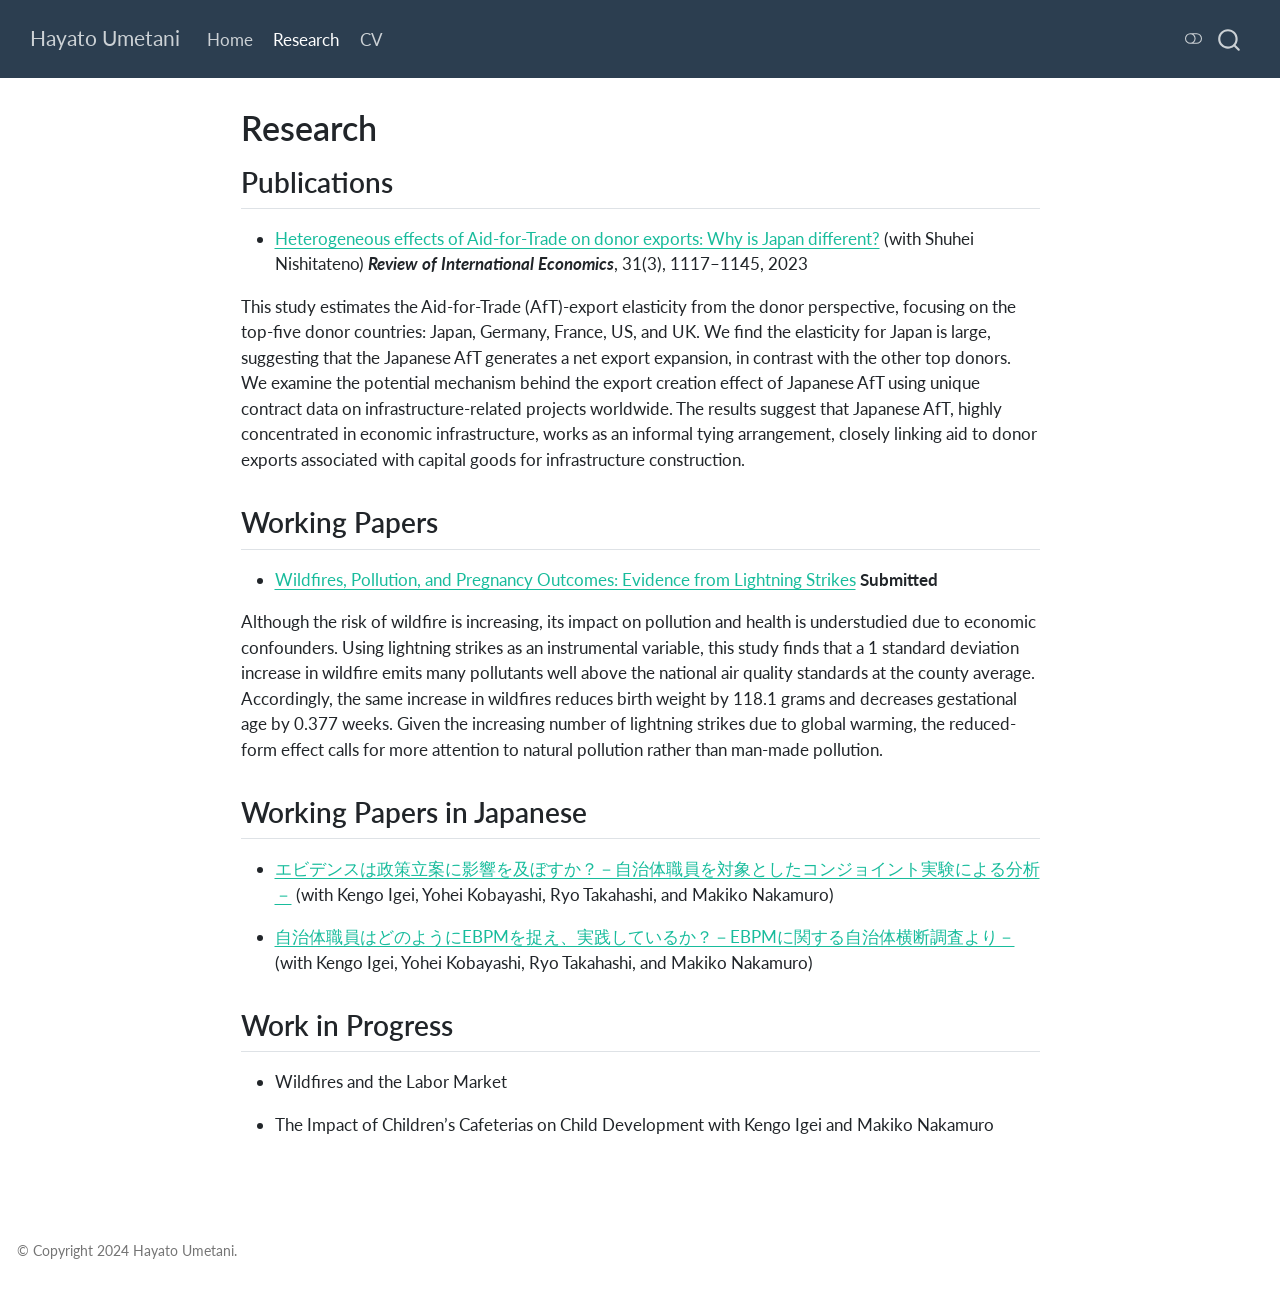
==== docs/research.html @ 618506d5 "update" ====
<!DOCTYPE html>
<html xmlns="http://www.w3.org/1999/xhtml" lang="en" xml:lang="en"><head>

<meta charset="utf-8">
<meta name="generator" content="quarto-1.8.27">

<meta name="viewport" content="width=device-width, initial-scale=1.0, user-scalable=yes">


<title>Research – Hayato Umetani</title>
<style>
code{white-space: pre-wrap;}
span.smallcaps{font-variant: small-caps;}
div.columns{display: flex; gap: min(4vw, 1.5em);}
div.column{flex: auto; overflow-x: auto;}
div.hanging-indent{margin-left: 1.5em; text-indent: -1.5em;}
ul.task-list{list-style: none;}
ul.task-list li input[type="checkbox"] {
  width: 0.8em;
  margin: 0 0.8em 0.2em -1em; /* quarto-specific, see https://github.com/quarto-dev/quarto-cli/issues/4556 */ 
  vertical-align: middle;
}
</style>


<script src="site_libs/quarto-nav/quarto-nav.js"></script>
<script src="site_libs/quarto-nav/headroom.min.js"></script>
<script src="site_libs/clipboard/clipboard.min.js"></script>
<script src="site_libs/quarto-search/autocomplete.umd.js"></script>
<script src="site_libs/quarto-search/fuse.min.js"></script>
<script src="site_libs/quarto-search/quarto-search.js"></script>
<meta name="quarto:offset" content="./">
<script src="site_libs/quarto-html/quarto.js" type="module"></script>
<script src="site_libs/quarto-html/tabsets/tabsets.js" type="module"></script>
<script src="site_libs/quarto-html/axe/axe-check.js" type="module"></script>
<script src="site_libs/quarto-html/popper.min.js"></script>
<script src="site_libs/quarto-html/tippy.umd.min.js"></script>
<script src="site_libs/quarto-html/anchor.min.js"></script>
<link href="site_libs/quarto-html/tippy.css" rel="stylesheet">
<link href="site_libs/quarto-html/quarto-syntax-highlighting-ed96de9b727972fe78a7b5d16c58bf87.css" rel="stylesheet" class="quarto-color-scheme" id="quarto-text-highlighting-styles">
<link href="site_libs/quarto-html/quarto-syntax-highlighting-dark-4d9afe2b8d18ee9fa5d0d57b5ed4214d.css" rel="stylesheet" class="quarto-color-scheme quarto-color-alternate" id="quarto-text-highlighting-styles">
<link href="site_libs/quarto-html/quarto-syntax-highlighting-ed96de9b727972fe78a7b5d16c58bf87.css" rel="stylesheet" class="quarto-color-scheme-extra" id="quarto-text-highlighting-styles">
<script src="site_libs/bootstrap/bootstrap.min.js"></script>
<link href="site_libs/bootstrap/bootstrap-icons.css" rel="stylesheet">
<link href="site_libs/bootstrap/bootstrap-f93c2b1f3f0577f377aefa4848a86a36.min.css" rel="stylesheet" append-hash="true" class="quarto-color-scheme" id="quarto-bootstrap" data-mode="light">
<link href="site_libs/bootstrap/bootstrap-dark-0d4a9d19931feb4fee1ddab4b2489000.min.css" rel="stylesheet" append-hash="true" class="quarto-color-scheme quarto-color-alternate" id="quarto-bootstrap" data-mode="dark">
<link href="site_libs/bootstrap/bootstrap-f93c2b1f3f0577f377aefa4848a86a36.min.css" rel="stylesheet" append-hash="true" class="quarto-color-scheme-extra" id="quarto-bootstrap" data-mode="light">
<script id="quarto-search-options" type="application/json">{
  "location": "navbar",
  "copy-button": false,
  "collapse-after": 3,
  "panel-placement": "end",
  "type": "overlay",
  "limit": 50,
  "keyboard-shortcut": [
    "f",
    "/",
    "s"
  ],
  "show-item-context": false,
  "language": {
    "search-no-results-text": "No results",
    "search-matching-documents-text": "matching documents",
    "search-copy-link-title": "Copy link to search",
    "search-hide-matches-text": "Hide additional matches",
    "search-more-match-text": "more match in this document",
    "search-more-matches-text": "more matches in this document",
    "search-clear-button-title": "Clear",
    "search-text-placeholder": "",
    "search-detached-cancel-button-title": "Cancel",
    "search-submit-button-title": "Submit",
    "search-label": "Search"
  }
}</script>


<link rel="stylesheet" href="styles.css">
</head>

<body class="nav-fixed fullcontent quarto-light"><script id="quarto-html-before-body" type="application/javascript">
    const toggleBodyColorMode = (bsSheetEl) => {
      const mode = bsSheetEl.getAttribute("data-mode");
      const bodyEl = window.document.querySelector("body");
      if (mode === "dark") {
        bodyEl.classList.add("quarto-dark");
        bodyEl.classList.remove("quarto-light");
      } else {
        bodyEl.classList.add("quarto-light");
        bodyEl.classList.remove("quarto-dark");
      }
    }
    const toggleBodyColorPrimary = () => {
      const bsSheetEl = window.document.querySelector("link#quarto-bootstrap:not([rel=disabled-stylesheet])");
      if (bsSheetEl) {
        toggleBodyColorMode(bsSheetEl);
      }
    }
    const setColorSchemeToggle = (alternate) => {
      const toggles = window.document.querySelectorAll('.quarto-color-scheme-toggle');
      for (let i=0; i < toggles.length; i++) {
        const toggle = toggles[i];
        if (toggle) {
          if (alternate) {
            toggle.classList.add("alternate");
          } else {
            toggle.classList.remove("alternate");
          }
        }
      }
    };
    const toggleColorMode = (alternate) => {
      // Switch the stylesheets
      const primaryStylesheets = window.document.querySelectorAll('link.quarto-color-scheme:not(.quarto-color-alternate)');
      const alternateStylesheets = window.document.querySelectorAll('link.quarto-color-scheme.quarto-color-alternate');
      manageTransitions('#quarto-margin-sidebar .nav-link', false);
      if (alternate) {
        // note: dark is layered on light, we don't disable primary!
        enableStylesheet(alternateStylesheets);
        for (const sheetNode of alternateStylesheets) {
          if (sheetNode.id === "quarto-bootstrap") {
            toggleBodyColorMode(sheetNode);
          }
        }
      } else {
        disableStylesheet(alternateStylesheets);
        enableStylesheet(primaryStylesheets)
        toggleBodyColorPrimary();
      }
      manageTransitions('#quarto-margin-sidebar .nav-link', true);
      // Switch the toggles
      setColorSchemeToggle(alternate)
      // Hack to workaround the fact that safari doesn't
      // properly recolor the scrollbar when toggling (#1455)
      if (navigator.userAgent.indexOf('Safari') > 0 && navigator.userAgent.indexOf('Chrome') == -1) {
        manageTransitions("body", false);
        window.scrollTo(0, 1);
        setTimeout(() => {
          window.scrollTo(0, 0);
          manageTransitions("body", true);
        }, 40);
      }
    }
    const disableStylesheet = (stylesheets) => {
      for (let i=0; i < stylesheets.length; i++) {
        const stylesheet = stylesheets[i];
        stylesheet.rel = 'disabled-stylesheet';
      }
    }
    const enableStylesheet = (stylesheets) => {
      for (let i=0; i < stylesheets.length; i++) {
        const stylesheet = stylesheets[i];
        if(stylesheet.rel !== 'stylesheet') { // for Chrome, which will still FOUC without this check
          stylesheet.rel = 'stylesheet';
        }
      }
    }
    const manageTransitions = (selector, allowTransitions) => {
      const els = window.document.querySelectorAll(selector);
      for (let i=0; i < els.length; i++) {
        const el = els[i];
        if (allowTransitions) {
          el.classList.remove('notransition');
        } else {
          el.classList.add('notransition');
        }
      }
    }
    const isFileUrl = () => {
      return window.location.protocol === 'file:';
    }
    const hasAlternateSentinel = () => {
      let styleSentinel = getColorSchemeSentinel();
      if (styleSentinel !== null) {
        return styleSentinel === "alternate";
      } else {
        return false;
      }
    }
    const setStyleSentinel = (alternate) => {
      const value = alternate ? "alternate" : "default";
      if (!isFileUrl()) {
        window.localStorage.setItem("quarto-color-scheme", value);
      } else {
        localAlternateSentinel = value;
      }
    }
    const getColorSchemeSentinel = () => {
      if (!isFileUrl()) {
        const storageValue = window.localStorage.getItem("quarto-color-scheme");
        return storageValue != null ? storageValue : localAlternateSentinel;
      } else {
        return localAlternateSentinel;
      }
    }
    const toggleGiscusIfUsed = (isAlternate, darkModeDefault) => {
      const baseTheme = document.querySelector('#giscus-base-theme')?.value ?? 'light';
      const alternateTheme = document.querySelector('#giscus-alt-theme')?.value ?? 'dark';
      let newTheme = '';
      if(authorPrefersDark) {
        newTheme = isAlternate ? baseTheme : alternateTheme;
      } else {
        newTheme = isAlternate ? alternateTheme : baseTheme;
      }
      const changeGiscusTheme = () => {
        // From: https://github.com/giscus/giscus/issues/336
        const sendMessage = (message) => {
          const iframe = document.querySelector('iframe.giscus-frame');
          if (!iframe) return;
          iframe.contentWindow.postMessage({ giscus: message }, 'https://giscus.app');
        }
        sendMessage({
          setConfig: {
            theme: newTheme
          }
        });
      }
      const isGiscussLoaded = window.document.querySelector('iframe.giscus-frame') !== null;
      if (isGiscussLoaded) {
        changeGiscusTheme();
      }
    };
    const authorPrefersDark = false;
    const darkModeDefault = authorPrefersDark;
      document.querySelector('link#quarto-text-highlighting-styles.quarto-color-scheme-extra').rel = 'disabled-stylesheet';
      document.querySelector('link#quarto-bootstrap.quarto-color-scheme-extra').rel = 'disabled-stylesheet';
    let localAlternateSentinel = darkModeDefault ? 'alternate' : 'default';
    // Dark / light mode switch
    window.quartoToggleColorScheme = () => {
      // Read the current dark / light value
      let toAlternate = !hasAlternateSentinel();
      toggleColorMode(toAlternate);
      setStyleSentinel(toAlternate);
      toggleGiscusIfUsed(toAlternate, darkModeDefault);
      window.dispatchEvent(new Event('resize'));
    };
    // Switch to dark mode if need be
    if (hasAlternateSentinel()) {
      toggleColorMode(true);
    } else {
      toggleColorMode(false);
    }
  </script>

<div id="quarto-search-results"></div>
  <header id="quarto-header" class="headroom fixed-top">
    <nav class="navbar navbar-expand-lg " data-bs-theme="dark">
      <div class="navbar-container container-fluid">
      <div class="navbar-brand-container mx-auto">
    <a class="navbar-brand" href="./index.html">
    <span class="navbar-title">Hayato Umetani</span>
    </a>
  </div>
            <div id="quarto-search" class="" title="Search"></div>
          <button class="navbar-toggler" type="button" data-bs-toggle="collapse" data-bs-target="#navbarCollapse" aria-controls="navbarCollapse" role="menu" aria-expanded="false" aria-label="Toggle navigation" onclick="if (window.quartoToggleHeadroom) { window.quartoToggleHeadroom(); }">
  <span class="navbar-toggler-icon"></span>
</button>
          <div class="collapse navbar-collapse" id="navbarCollapse">
            <ul class="navbar-nav navbar-nav-scroll me-auto">
  <li class="nav-item">
    <a class="nav-link" href="./index.html"> 
<span class="menu-text">Home</span></a>
  </li>  
  <li class="nav-item">
    <a class="nav-link active" href="./research.html" aria-current="page"> 
<span class="menu-text">Research</span></a>
  </li>  
  <li class="nav-item">
    <a class="nav-link" href="./vitae.html"> 
<span class="menu-text">CV</span></a>
  </li>  
</ul>
          </div> <!-- /navcollapse -->
            <div class="quarto-navbar-tools">
  <a href="" class="quarto-color-scheme-toggle quarto-navigation-tool  px-1" onclick="window.quartoToggleColorScheme(); return false;" title="Toggle dark mode"><i class="bi"></i></a>
</div>
      </div> <!-- /container-fluid -->
    </nav>
</header>
<!-- content -->
<div id="quarto-content" class="quarto-container page-columns page-rows-contents page-layout-article page-navbar">
<!-- sidebar -->
<!-- margin-sidebar -->
    
<!-- main -->
<main class="content" id="quarto-document-content">


<header id="title-block-header" class="quarto-title-block default">
<div class="quarto-title">
<h1 class="title">Research</h1>
</div>



<div class="quarto-title-meta">

    
  
    
  </div>
  


</header>


<section id="publications" class="level2">
<h2 class="anchored" data-anchor-id="publications">Publications</h2>
<ul>
<li><a href="https://doi.org/10.1111/roie.12656">Heterogeneous effects of Aid-for-Trade on donor exports: Why is Japan different?</a> (with Shuhei Nishitateno) <strong><em>Review of International Economics</em></strong>, 31(3), 1117–1145, 2023</li>
</ul>
<p>This study estimates the Aid-for-Trade (AfT)-export elasticity from the donor perspective, focusing on the top-five donor countries: Japan, Germany, France, US, and UK. We find the elasticity for Japan is large, suggesting that the Japanese AfT generates a net export expansion, in contrast with the other top donors. We examine the potential mechanism behind the export creation effect of Japanese AfT using unique contract data on infrastructure-related projects worldwide. The results suggest that Japanese AfT, highly concentrated in economic infrastructure, works as an informal tying arrangement, closely linking aid to donor exports associated with capital goods for infrastructure construction.</p>
</section>
<section id="working-papers" class="level2">
<h2 class="anchored" data-anchor-id="working-papers">Working Papers</h2>
<ul>
<li><a href="https://ume-hayato.github.io/cv/wp/draft_wildfires.pdf">Wildfires, Pollution, and Pregnancy Outcomes: Evidence from Lightning Strikes</a> <strong>Submitted</strong></li>
</ul>
<p>Although the risk of wildfire is increasing, its impact on pollution and health is understudied due to economic confounders. Using lightning strikes as an instrumental variable, this study finds that a 1 standard deviation increase in wildfire emits many pollutants well above the national air quality standards at the county average. Accordingly, the same increase in wildfires reduces birth weight by 118.1 grams and decreases gestational age by 0.377 weeks. Given the increasing number of lightning strikes due to global warming, the reduced-form effect calls for more attention to natural pollution rather than man-made pollution.</p>
</section>
<section id="working-papers-in-japanese" class="level2">
<h2 class="anchored" data-anchor-id="working-papers-in-japanese">Working Papers in Japanese</h2>
<ul>
<li><p><a href="https://www.rieti.go.jp/jp/publications/dp/25j033.pdf">エビデンスは政策立案に影響を及ぼすか？－自治体職員を対象としたコンジョイント実験による分析－</a> (with Kengo Igei, Yohei Kobayashi, Ryo Takahashi, and Makiko Nakamuro)</p></li>
<li><p><a href="https://www.rieti.go.jp/jp/publications/dp/25j033.pdf">自治体職員はどのようにEBPMを捉え、実践しているか？－EBPMに関する自治体横断調査より－</a> (with Kengo Igei, Yohei Kobayashi, Ryo Takahashi, and Makiko Nakamuro)</p></li>
</ul>
</section>
<section id="work-in-progress" class="level2">
<h2 class="anchored" data-anchor-id="work-in-progress">Work in Progress</h2>
<ul>
<li><p>Wildfires and the Labor Market</p></li>
<li><p>The Impact of Children’s Cafeterias on Child Development with Kengo Igei and Makiko Nakamuro</p></li>
</ul>


</section>

</main> <!-- /main -->
<script id="quarto-html-after-body" type="application/javascript">
  window.document.addEventListener("DOMContentLoaded", function (event) {
    // Ensure there is a toggle, if there isn't float one in the top right
    if (window.document.querySelector('.quarto-color-scheme-toggle') === null) {
      const a = window.document.createElement('a');
      a.classList.add('top-right');
      a.classList.add('quarto-color-scheme-toggle');
      a.href = "";
      a.onclick = function() { try { window.quartoToggleColorScheme(); } catch {} return false; };
      const i = window.document.createElement("i");
      i.classList.add('bi');
      a.appendChild(i);
      window.document.body.appendChild(a);
    }
    setColorSchemeToggle(hasAlternateSentinel())
    const icon = "";
    const anchorJS = new window.AnchorJS();
    anchorJS.options = {
      placement: 'right',
      icon: icon
    };
    anchorJS.add('.anchored');
    const isCodeAnnotation = (el) => {
      for (const clz of el.classList) {
        if (clz.startsWith('code-annotation-')) {                     
          return true;
        }
      }
      return false;
    }
    const onCopySuccess = function(e) {
      // button target
      const button = e.trigger;
      // don't keep focus
      button.blur();
      // flash "checked"
      button.classList.add('code-copy-button-checked');
      var currentTitle = button.getAttribute("title");
      button.setAttribute("title", "Copied!");
      let tooltip;
      if (window.bootstrap) {
        button.setAttribute("data-bs-toggle", "tooltip");
        button.setAttribute("data-bs-placement", "left");
        button.setAttribute("data-bs-title", "Copied!");
        tooltip = new bootstrap.Tooltip(button, 
          { trigger: "manual", 
            customClass: "code-copy-button-tooltip",
            offset: [0, -8]});
        tooltip.show();    
      }
      setTimeout(function() {
        if (tooltip) {
          tooltip.hide();
          button.removeAttribute("data-bs-title");
          button.removeAttribute("data-bs-toggle");
          button.removeAttribute("data-bs-placement");
        }
        button.setAttribute("title", currentTitle);
        button.classList.remove('code-copy-button-checked');
      }, 1000);
      // clear code selection
      e.clearSelection();
    }
    const getTextToCopy = function(trigger) {
      const outerScaffold = trigger.parentElement.cloneNode(true);
      const codeEl = outerScaffold.querySelector('code');
      for (const childEl of codeEl.children) {
        if (isCodeAnnotation(childEl)) {
          childEl.remove();
        }
      }
      return codeEl.innerText;
    }
    const clipboard = new window.ClipboardJS('.code-copy-button:not([data-in-quarto-modal])', {
      text: getTextToCopy
    });
    clipboard.on('success', onCopySuccess);
    if (window.document.getElementById('quarto-embedded-source-code-modal')) {
      const clipboardModal = new window.ClipboardJS('.code-copy-button[data-in-quarto-modal]', {
        text: getTextToCopy,
        container: window.document.getElementById('quarto-embedded-source-code-modal')
      });
      clipboardModal.on('success', onCopySuccess);
    }
      var localhostRegex = new RegExp(/^(?:http|https):\/\/localhost\:?[0-9]*\//);
      var mailtoRegex = new RegExp(/^mailto:/);
        var filterRegex = new RegExp('/' + window.location.host + '/');
      var isInternal = (href) => {
          return filterRegex.test(href) || localhostRegex.test(href) || mailtoRegex.test(href);
      }
      // Inspect non-navigation links and adorn them if external
     var links = window.document.querySelectorAll('a[href]:not(.nav-link):not(.navbar-brand):not(.toc-action):not(.sidebar-link):not(.sidebar-item-toggle):not(.pagination-link):not(.no-external):not([aria-hidden]):not(.dropdown-item):not(.quarto-navigation-tool):not(.about-link)');
      for (var i=0; i<links.length; i++) {
        const link = links[i];
        if (!isInternal(link.href)) {
          // undo the damage that might have been done by quarto-nav.js in the case of
          // links that we want to consider external
          if (link.dataset.originalHref !== undefined) {
            link.href = link.dataset.originalHref;
          }
        }
      }
    function tippyHover(el, contentFn, onTriggerFn, onUntriggerFn) {
      const config = {
        allowHTML: true,
        maxWidth: 500,
        delay: 100,
        arrow: false,
        appendTo: function(el) {
            return el.parentElement;
        },
        interactive: true,
        interactiveBorder: 10,
        theme: 'quarto',
        placement: 'bottom-start',
      };
      if (contentFn) {
        config.content = contentFn;
      }
      if (onTriggerFn) {
        config.onTrigger = onTriggerFn;
      }
      if (onUntriggerFn) {
        config.onUntrigger = onUntriggerFn;
      }
      window.tippy(el, config); 
    }
    const noterefs = window.document.querySelectorAll('a[role="doc-noteref"]');
    for (var i=0; i<noterefs.length; i++) {
      const ref = noterefs[i];
      tippyHover(ref, function() {
        // use id or data attribute instead here
        let href = ref.getAttribute('data-footnote-href') || ref.getAttribute('href');
        try { href = new URL(href).hash; } catch {}
        const id = href.replace(/^#\/?/, "");
        const note = window.document.getElementById(id);
        if (note) {
          return note.innerHTML;
        } else {
          return "";
        }
      });
    }
    const xrefs = window.document.querySelectorAll('a.quarto-xref');
    const processXRef = (id, note) => {
      // Strip column container classes
      const stripColumnClz = (el) => {
        el.classList.remove("page-full", "page-columns");
        if (el.children) {
          for (const child of el.children) {
            stripColumnClz(child);
          }
        }
      }
      stripColumnClz(note)
      if (id === null || id.startsWith('sec-')) {
        // Special case sections, only their first couple elements
        const container = document.createElement("div");
        if (note.children && note.children.length > 2) {
          container.appendChild(note.children[0].cloneNode(true));
          for (let i = 1; i < note.children.length; i++) {
            const child = note.children[i];
            if (child.tagName === "P" && child.innerText === "") {
              continue;
            } else {
              container.appendChild(child.cloneNode(true));
              break;
            }
          }
          if (window.Quarto?.typesetMath) {
            window.Quarto.typesetMath(container);
          }
          return container.innerHTML
        } else {
          if (window.Quarto?.typesetMath) {
            window.Quarto.typesetMath(note);
          }
          return note.innerHTML;
        }
      } else {
        // Remove any anchor links if they are present
        const anchorLink = note.querySelector('a.anchorjs-link');
        if (anchorLink) {
          anchorLink.remove();
        }
        if (window.Quarto?.typesetMath) {
          window.Quarto.typesetMath(note);
        }
        if (note.classList.contains("callout")) {
          return note.outerHTML;
        } else {
          return note.innerHTML;
        }
      }
    }
    for (var i=0; i<xrefs.length; i++) {
      const xref = xrefs[i];
      tippyHover(xref, undefined, function(instance) {
        instance.disable();
        let url = xref.getAttribute('href');
        let hash = undefined; 
        if (url.startsWith('#')) {
          hash = url;
        } else {
          try { hash = new URL(url).hash; } catch {}
        }
        if (hash) {
          const id = hash.replace(/^#\/?/, "");
          const note = window.document.getElementById(id);
          if (note !== null) {
            try {
              const html = processXRef(id, note.cloneNode(true));
              instance.setContent(html);
            } finally {
              instance.enable();
              instance.show();
            }
          } else {
            // See if we can fetch this
            fetch(url.split('#')[0])
            .then(res => res.text())
            .then(html => {
              const parser = new DOMParser();
              const htmlDoc = parser.parseFromString(html, "text/html");
              const note = htmlDoc.getElementById(id);
              if (note !== null) {
                const html = processXRef(id, note);
                instance.setContent(html);
              } 
            }).finally(() => {
              instance.enable();
              instance.show();
            });
          }
        } else {
          // See if we can fetch a full url (with no hash to target)
          // This is a special case and we should probably do some content thinning / targeting
          fetch(url)
          .then(res => res.text())
          .then(html => {
            const parser = new DOMParser();
            const htmlDoc = parser.parseFromString(html, "text/html");
            const note = htmlDoc.querySelector('main.content');
            if (note !== null) {
              // This should only happen for chapter cross references
              // (since there is no id in the URL)
              // remove the first header
              if (note.children.length > 0 && note.children[0].tagName === "HEADER") {
                note.children[0].remove();
              }
              const html = processXRef(null, note);
              instance.setContent(html);
            } 
          }).finally(() => {
            instance.enable();
            instance.show();
          });
        }
      }, function(instance) {
      });
    }
        let selectedAnnoteEl;
        const selectorForAnnotation = ( cell, annotation) => {
          let cellAttr = 'data-code-cell="' + cell + '"';
          let lineAttr = 'data-code-annotation="' +  annotation + '"';
          const selector = 'span[' + cellAttr + '][' + lineAttr + ']';
          return selector;
        }
        const selectCodeLines = (annoteEl) => {
          const doc = window.document;
          const targetCell = annoteEl.getAttribute("data-target-cell");
          const targetAnnotation = annoteEl.getAttribute("data-target-annotation");
          const annoteSpan = window.document.querySelector(selectorForAnnotation(targetCell, targetAnnotation));
          const lines = annoteSpan.getAttribute("data-code-lines").split(",");
          const lineIds = lines.map((line) => {
            return targetCell + "-" + line;
          })
          let top = null;
          let height = null;
          let parent = null;
          if (lineIds.length > 0) {
              //compute the position of the single el (top and bottom and make a div)
              const el = window.document.getElementById(lineIds[0]);
              top = el.offsetTop;
              height = el.offsetHeight;
              parent = el.parentElement.parentElement;
            if (lineIds.length > 1) {
              const lastEl = window.document.getElementById(lineIds[lineIds.length - 1]);
              const bottom = lastEl.offsetTop + lastEl.offsetHeight;
              height = bottom - top;
            }
            if (top !== null && height !== null && parent !== null) {
              // cook up a div (if necessary) and position it 
              let div = window.document.getElementById("code-annotation-line-highlight");
              if (div === null) {
                div = window.document.createElement("div");
                div.setAttribute("id", "code-annotation-line-highlight");
                div.style.position = 'absolute';
                parent.appendChild(div);
              }
              div.style.top = top - 2 + "px";
              div.style.height = height + 4 + "px";
              div.style.left = 0;
              let gutterDiv = window.document.getElementById("code-annotation-line-highlight-gutter");
              if (gutterDiv === null) {
                gutterDiv = window.document.createElement("div");
                gutterDiv.setAttribute("id", "code-annotation-line-highlight-gutter");
                gutterDiv.style.position = 'absolute';
                const codeCell = window.document.getElementById(targetCell);
                const gutter = codeCell.querySelector('.code-annotation-gutter');
                gutter.appendChild(gutterDiv);
              }
              gutterDiv.style.top = top - 2 + "px";
              gutterDiv.style.height = height + 4 + "px";
            }
            selectedAnnoteEl = annoteEl;
          }
        };
        const unselectCodeLines = () => {
          const elementsIds = ["code-annotation-line-highlight", "code-annotation-line-highlight-gutter"];
          elementsIds.forEach((elId) => {
            const div = window.document.getElementById(elId);
            if (div) {
              div.remove();
            }
          });
          selectedAnnoteEl = undefined;
        };
          // Handle positioning of the toggle
      window.addEventListener(
        "resize",
        throttle(() => {
          elRect = undefined;
          if (selectedAnnoteEl) {
            selectCodeLines(selectedAnnoteEl);
          }
        }, 10)
      );
      function throttle(fn, ms) {
      let throttle = false;
      let timer;
        return (...args) => {
          if(!throttle) { // first call gets through
              fn.apply(this, args);
              throttle = true;
          } else { // all the others get throttled
              if(timer) clearTimeout(timer); // cancel #2
              timer = setTimeout(() => {
                fn.apply(this, args);
                timer = throttle = false;
              }, ms);
          }
        };
      }
        // Attach click handler to the DT
        const annoteDls = window.document.querySelectorAll('dt[data-target-cell]');
        for (const annoteDlNode of annoteDls) {
          annoteDlNode.addEventListener('click', (event) => {
            const clickedEl = event.target;
            if (clickedEl !== selectedAnnoteEl) {
              unselectCodeLines();
              const activeEl = window.document.querySelector('dt[data-target-cell].code-annotation-active');
              if (activeEl) {
                activeEl.classList.remove('code-annotation-active');
              }
              selectCodeLines(clickedEl);
              clickedEl.classList.add('code-annotation-active');
            } else {
              // Unselect the line
              unselectCodeLines();
              clickedEl.classList.remove('code-annotation-active');
            }
          });
        }
    const findCites = (el) => {
      const parentEl = el.parentElement;
      if (parentEl) {
        const cites = parentEl.dataset.cites;
        if (cites) {
          return {
            el,
            cites: cites.split(' ')
          };
        } else {
          return findCites(el.parentElement)
        }
      } else {
        return undefined;
      }
    };
    var bibliorefs = window.document.querySelectorAll('a[role="doc-biblioref"]');
    for (var i=0; i<bibliorefs.length; i++) {
      const ref = bibliorefs[i];
      const citeInfo = findCites(ref);
      if (citeInfo) {
        tippyHover(citeInfo.el, function() {
          var popup = window.document.createElement('div');
          citeInfo.cites.forEach(function(cite) {
            var citeDiv = window.document.createElement('div');
            citeDiv.classList.add('hanging-indent');
            citeDiv.classList.add('csl-entry');
            var biblioDiv = window.document.getElementById('ref-' + cite);
            if (biblioDiv) {
              citeDiv.innerHTML = biblioDiv.innerHTML;
            }
            popup.appendChild(citeDiv);
          });
          return popup.innerHTML;
        });
      }
    }
  });
  </script>
</div> <!-- /content -->
<footer class="footer">
  <div class="nav-footer">
    <div class="nav-footer-left">
<p>© Copyright 2024 Hayato Umetani.</p>
</div>   
    <div class="nav-footer-center">
      &nbsp;
    </div>
    <div class="nav-footer-right">
      &nbsp;
    </div>
  </div>
</footer>




</body></html>
---- docs/site_libs/quarto-html/tippy.css ----
.tippy-box[data-animation=fade][data-state=hidden]{opacity:0}[data-tippy-root]{max-width:calc(100vw - 10px)}.tippy-box{position:relative;background-color:#333;color:#fff;border-radius:4px;font-size:14px;line-height:1.4;white-space:normal;outline:0;transition-property:transform,visibility,opacity}.tippy-box[data-placement^=top]>.tippy-arrow{bottom:0}.tippy-box[data-placement^=top]>.tippy-arrow:before{bottom:-7px;left:0;border-width:8px 8px 0;border-top-color:initial;transform-origin:center top}.tippy-box[data-placement^=bottom]>.tippy-arrow{top:0}.tippy-box[data-placement^=bottom]>.tippy-arrow:before{top:-7px;left:0;border-width:0 8px 8px;border-bottom-color:initial;transform-origin:center bottom}.tippy-box[data-placement^=left]>.tippy-arrow{right:0}.tippy-box[data-placement^=left]>.tippy-arrow:before{border-width:8px 0 8px 8px;border-left-color:initial;right:-7px;transform-origin:center left}.tippy-box[data-placement^=right]>.tippy-arrow{left:0}.tippy-box[data-placement^=right]>.tippy-arrow:before{left:-7px;border-width:8px 8px 8px 0;border-right-color:initial;transform-origin:center right}.tippy-box[data-inertia][data-state=visible]{transition-timing-function:cubic-bezier(.54,1.5,.38,1.11)}.tippy-arrow{width:16px;height:16px;color:#333}.tippy-arrow:before{content:"";position:absolute;border-color:transparent;border-style:solid}.tippy-content{position:relative;padding:5px 9px;z-index:1}
---- docs/site_libs/quarto-html/quarto-syntax-highlighting-ed96de9b727972fe78a7b5d16c58bf87.css ----
/* quarto syntax highlight colors */
:root {
  --quarto-hl-ot-color: #003B4F;
  --quarto-hl-at-color: #657422;
  --quarto-hl-ss-color: #20794D;
  --quarto-hl-an-color: #5E5E5E;
  --quarto-hl-fu-color: #4758AB;
  --quarto-hl-st-color: #20794D;
  --quarto-hl-cf-color: #003B4F;
  --quarto-hl-op-color: #5E5E5E;
  --quarto-hl-er-color: #AD0000;
  --quarto-hl-bn-color: #AD0000;
  --quarto-hl-al-color: #AD0000;
  --quarto-hl-va-color: #111111;
  --quarto-hl-bu-color: inherit;
  --quarto-hl-ex-color: inherit;
  --quarto-hl-pp-color: #AD0000;
  --quarto-hl-in-color: #5E5E5E;
  --quarto-hl-vs-color: #20794D;
  --quarto-hl-wa-color: #5E5E5E;
  --quarto-hl-do-color: #5E5E5E;
  --quarto-hl-im-color: #00769E;
  --quarto-hl-ch-color: #20794D;
  --quarto-hl-dt-color: #AD0000;
  --quarto-hl-fl-color: #AD0000;
  --quarto-hl-co-color: #5E5E5E;
  --quarto-hl-cv-color: #5E5E5E;
  --quarto-hl-cn-color: #8f5902;
  --quarto-hl-sc-color: #5E5E5E;
  --quarto-hl-dv-color: #AD0000;
  --quarto-hl-kw-color: #003B4F;
}

/* other quarto variables */
:root {
  --quarto-font-monospace: SFMono-Regular, Menlo, Monaco, Consolas, "Liberation Mono", "Courier New", monospace;
}

/* syntax highlight based on Pandoc's rules */
pre > code.sourceCode > span {
  color: #003B4F;
}

code.sourceCode > span {
  color: #003B4F;
}

div.sourceCode,
div.sourceCode pre.sourceCode {
  color: #003B4F;
}

/* Normal */
code span {
  color: #003B4F;
}

/* Alert */
code span.al {
  color: #AD0000;
  font-style: inherit;
}

/* Annotation */
code span.an {
  color: #5E5E5E;
  font-style: inherit;
}

/* Attribute */
code span.at {
  color: #657422;
  font-style: inherit;
}

/* BaseN */
code span.bn {
  color: #AD0000;
  font-style: inherit;
}

/* BuiltIn */
code span.bu {
  font-style: inherit;
}

/* ControlFlow */
code span.cf {
  color: #003B4F;
  font-weight: bold;
  font-style: inherit;
}

/* Char */
code span.ch {
  color: #20794D;
  font-style: inherit;
}

/* Constant */
code span.cn {
  color: #8f5902;
  font-style: inherit;
}

/* Comment */
code span.co {
  color: #5E5E5E;
  font-style: inherit;
}

/* CommentVar */
code span.cv {
  color: #5E5E5E;
  font-style: italic;
}

/* Documentation */
code span.do {
  color: #5E5E5E;
  font-style: italic;
}

/* DataType */
code span.dt {
  color: #AD0000;
  font-style: inherit;
}

/* DecVal */
code span.dv {
  color: #AD0000;
  font-style: inherit;
}

/* Error */
code span.er {
  color: #AD0000;
  font-style: inherit;
}

/* Extension */
code span.ex {
  font-style: inherit;
}

/* Float */
code span.fl {
  color: #AD0000;
  font-style: inherit;
}

/* Function */
code span.fu {
  color: #4758AB;
  font-style: inherit;
}

/* Import */
code span.im {
  color: #00769E;
  font-style: inherit;
}

/* Information */
code span.in {
  color: #5E5E5E;
  font-style: inherit;
}

/* Keyword */
code span.kw {
  color: #003B4F;
  font-weight: bold;
  font-style: inherit;
}

/* Operator */
code span.op {
  color: #5E5E5E;
  font-style: inherit;
}

/* Other */
code span.ot {
  color: #003B4F;
  font-style: inherit;
}

/* Preprocessor */
code span.pp {
  color: #AD0000;
  font-style: inherit;
}

/* SpecialChar */
code span.sc {
  color: #5E5E5E;
  font-style: inherit;
}

/* SpecialString */
code span.ss {
  color: #20794D;
  font-style: inherit;
}

/* String */
code span.st {
  color: #20794D;
  font-style: inherit;
}

/* Variable */
code span.va {
  color: #111111;
  font-style: inherit;
}

/* VerbatimString */
code span.vs {
  color: #20794D;
  font-style: inherit;
}

/* Warning */
code span.wa {
  color: #5E5E5E;
  font-style: italic;
}

.prevent-inlining {
  content: "</";
}

/*# sourceMappingURL=0920dd6d7437995b8cdf7429764427b1.css.map */
---- docs/site_libs/quarto-html/quarto-syntax-highlighting-dark-4d9afe2b8d18ee9fa5d0d57b5ed4214d.css ----
/* quarto syntax highlight colors */
:root {
  --quarto-hl-al-color: #f07178;
  --quarto-hl-an-color: #d4d0ab;
  --quarto-hl-at-color: #00e0e0;
  --quarto-hl-bn-color: #d4d0ab;
  --quarto-hl-bu-color: #abe338;
  --quarto-hl-ch-color: #abe338;
  --quarto-hl-co-color: #f8f8f2;
  --quarto-hl-cv-color: #ffd700;
  --quarto-hl-cn-color: #ffd700;
  --quarto-hl-cf-color: #ffa07a;
  --quarto-hl-dt-color: #ffa07a;
  --quarto-hl-dv-color: #d4d0ab;
  --quarto-hl-do-color: #f8f8f2;
  --quarto-hl-er-color: #f07178;
  --quarto-hl-ex-color: #00e0e0;
  --quarto-hl-fl-color: #d4d0ab;
  --quarto-hl-fu-color: #ffa07a;
  --quarto-hl-im-color: #abe338;
  --quarto-hl-in-color: #d4d0ab;
  --quarto-hl-kw-color: #ffa07a;
  --quarto-hl-op-color: #ffa07a;
  --quarto-hl-ot-color: #00e0e0;
  --quarto-hl-pp-color: #dcc6e0;
  --quarto-hl-re-color: #00e0e0;
  --quarto-hl-sc-color: #abe338;
  --quarto-hl-ss-color: #abe338;
  --quarto-hl-st-color: #abe338;
  --quarto-hl-va-color: #00e0e0;
  --quarto-hl-vs-color: #abe338;
  --quarto-hl-wa-color: #dcc6e0;
}

/* other quarto variables */
:root {
  --quarto-font-monospace: SFMono-Regular, Menlo, Monaco, Consolas, "Liberation Mono", "Courier New", monospace;
}

/* syntax highlight based on Pandoc's rules */
pre > code.sourceCode > span {
  color: #f8f8f2;
}

code.sourceCode > span {
  color: #f8f8f2;
}

div.sourceCode,
div.sourceCode pre.sourceCode {
  color: #f8f8f2;
}

/* Normal */
code span {
  color: #f8f8f2;
}

/* Alert */
code span.al {
  color: #f07178;
}

/* Annotation */
code span.an {
  color: #d4d0ab;
}

/* Attribute */
code span.at {
  color: #00e0e0;
}

/* BaseN */
code span.bn {
  color: #d4d0ab;
}

/* BuiltIn */
code span.bu {
  color: #abe338;
}

/* ControlFlow */
code span.cf {
  font-weight: bold;
  color: #ffa07a;
}

/* Char */
code span.ch {
  color: #abe338;
}

/* Constant */
code span.cn {
  color: #ffd700;
}

/* Comment */
code span.co {
  font-style: italic;
  color: #f8f8f2;
}

/* CommentVar */
code span.cv {
  color: #ffd700;
}

/* Documentation */
code span.do {
  color: #f8f8f2;
}

/* DataType */
code span.dt {
  color: #ffa07a;
}

/* DecVal */
code span.dv {
  color: #d4d0ab;
}

/* Error */
code span.er {
  color: #f07178;
  text-decoration: underline;
}

/* Extension */
code span.ex {
  font-weight: bold;
  color: #00e0e0;
}

/* Float */
code span.fl {
  color: #d4d0ab;
}

/* Function */
code span.fu {
  color: #ffa07a;
}

/* Import */
code span.im {
  color: #abe338;
}

/* Information */
code span.in {
  color: #d4d0ab;
}

/* Keyword */
code span.kw {
  font-weight: bold;
  color: #ffa07a;
}

/* Operator */
code span.op {
  color: #ffa07a;
}

/* Other */
code span.ot {
  color: #00e0e0;
}

/* Preprocessor */
code span.pp {
  color: #dcc6e0;
}

/* RegionMarker */
code span.re {
  background-color: #f8f8f2;
  color: #00e0e0;
}

/* SpecialChar */
code span.sc {
  color: #abe338;
}

/* SpecialString */
code span.ss {
  color: #abe338;
}

/* String */
code span.st {
  color: #abe338;
}

/* Variable */
code span.va {
  color: #00e0e0;
}

/* VerbatimString */
code span.vs {
  color: #abe338;
}

/* Warning */
code span.wa {
  color: #dcc6e0;
}

.prevent-inlining {
  content: "</";
}

/*# sourceMappingURL=86edf53ecdff796acf02dbceed379426.css.map */
---- docs/site_libs/quarto-html/quarto-syntax-highlighting-ed96de9b727972fe78a7b5d16c58bf87.css ----
/* quarto syntax highlight colors */
:root {
  --quarto-hl-ot-color: #003B4F;
  --quarto-hl-at-color: #657422;
  --quarto-hl-ss-color: #20794D;
  --quarto-hl-an-color: #5E5E5E;
  --quarto-hl-fu-color: #4758AB;
  --quarto-hl-st-color: #20794D;
  --quarto-hl-cf-color: #003B4F;
  --quarto-hl-op-color: #5E5E5E;
  --quarto-hl-er-color: #AD0000;
  --quarto-hl-bn-color: #AD0000;
  --quarto-hl-al-color: #AD0000;
  --quarto-hl-va-color: #111111;
  --quarto-hl-bu-color: inherit;
  --quarto-hl-ex-color: inherit;
  --quarto-hl-pp-color: #AD0000;
  --quarto-hl-in-color: #5E5E5E;
  --quarto-hl-vs-color: #20794D;
  --quarto-hl-wa-color: #5E5E5E;
  --quarto-hl-do-color: #5E5E5E;
  --quarto-hl-im-color: #00769E;
  --quarto-hl-ch-color: #20794D;
  --quarto-hl-dt-color: #AD0000;
  --quarto-hl-fl-color: #AD0000;
  --quarto-hl-co-color: #5E5E5E;
  --quarto-hl-cv-color: #5E5E5E;
  --quarto-hl-cn-color: #8f5902;
  --quarto-hl-sc-color: #5E5E5E;
  --quarto-hl-dv-color: #AD0000;
  --quarto-hl-kw-color: #003B4F;
}

/* other quarto variables */
:root {
  --quarto-font-monospace: SFMono-Regular, Menlo, Monaco, Consolas, "Liberation Mono", "Courier New", monospace;
}

/* syntax highlight based on Pandoc's rules */
pre > code.sourceCode > span {
  color: #003B4F;
}

code.sourceCode > span {
  color: #003B4F;
}

div.sourceCode,
div.sourceCode pre.sourceCode {
  color: #003B4F;
}

/* Normal */
code span {
  color: #003B4F;
}

/* Alert */
code span.al {
  color: #AD0000;
  font-style: inherit;
}

/* Annotation */
code span.an {
  color: #5E5E5E;
  font-style: inherit;
}

/* Attribute */
code span.at {
  color: #657422;
  font-style: inherit;
}

/* BaseN */
code span.bn {
  color: #AD0000;
  font-style: inherit;
}

/* BuiltIn */
code span.bu {
  font-style: inherit;
}

/* ControlFlow */
code span.cf {
  color: #003B4F;
  font-weight: bold;
  font-style: inherit;
}

/* Char */
code span.ch {
  color: #20794D;
  font-style: inherit;
}

/* Constant */
code span.cn {
  color: #8f5902;
  font-style: inherit;
}

/* Comment */
code span.co {
  color: #5E5E5E;
  font-style: inherit;
}

/* CommentVar */
code span.cv {
  color: #5E5E5E;
  font-style: italic;
}

/* Documentation */
code span.do {
  color: #5E5E5E;
  font-style: italic;
}

/* DataType */
code span.dt {
  color: #AD0000;
  font-style: inherit;
}

/* DecVal */
code span.dv {
  color: #AD0000;
  font-style: inherit;
}

/* Error */
code span.er {
  color: #AD0000;
  font-style: inherit;
}

/* Extension */
code span.ex {
  font-style: inherit;
}

/* Float */
code span.fl {
  color: #AD0000;
  font-style: inherit;
}

/* Function */
code span.fu {
  color: #4758AB;
  font-style: inherit;
}

/* Import */
code span.im {
  color: #00769E;
  font-style: inherit;
}

/* Information */
code span.in {
  color: #5E5E5E;
  font-style: inherit;
}

/* Keyword */
code span.kw {
  color: #003B4F;
  font-weight: bold;
  font-style: inherit;
}

/* Operator */
code span.op {
  color: #5E5E5E;
  font-style: inherit;
}

/* Other */
code span.ot {
  color: #003B4F;
  font-style: inherit;
}

/* Preprocessor */
code span.pp {
  color: #AD0000;
  font-style: inherit;
}

/* SpecialChar */
code span.sc {
  color: #5E5E5E;
  font-style: inherit;
}

/* SpecialString */
code span.ss {
  color: #20794D;
  font-style: inherit;
}

/* String */
code span.st {
  color: #20794D;
  font-style: inherit;
}

/* Variable */
code span.va {
  color: #111111;
  font-style: inherit;
}

/* VerbatimString */
code span.vs {
  color: #20794D;
  font-style: inherit;
}

/* Warning */
code span.wa {
  color: #5E5E5E;
  font-style: italic;
}

.prevent-inlining {
  content: "</";
}

/*# sourceMappingURL=0920dd6d7437995b8cdf7429764427b1.css.map */
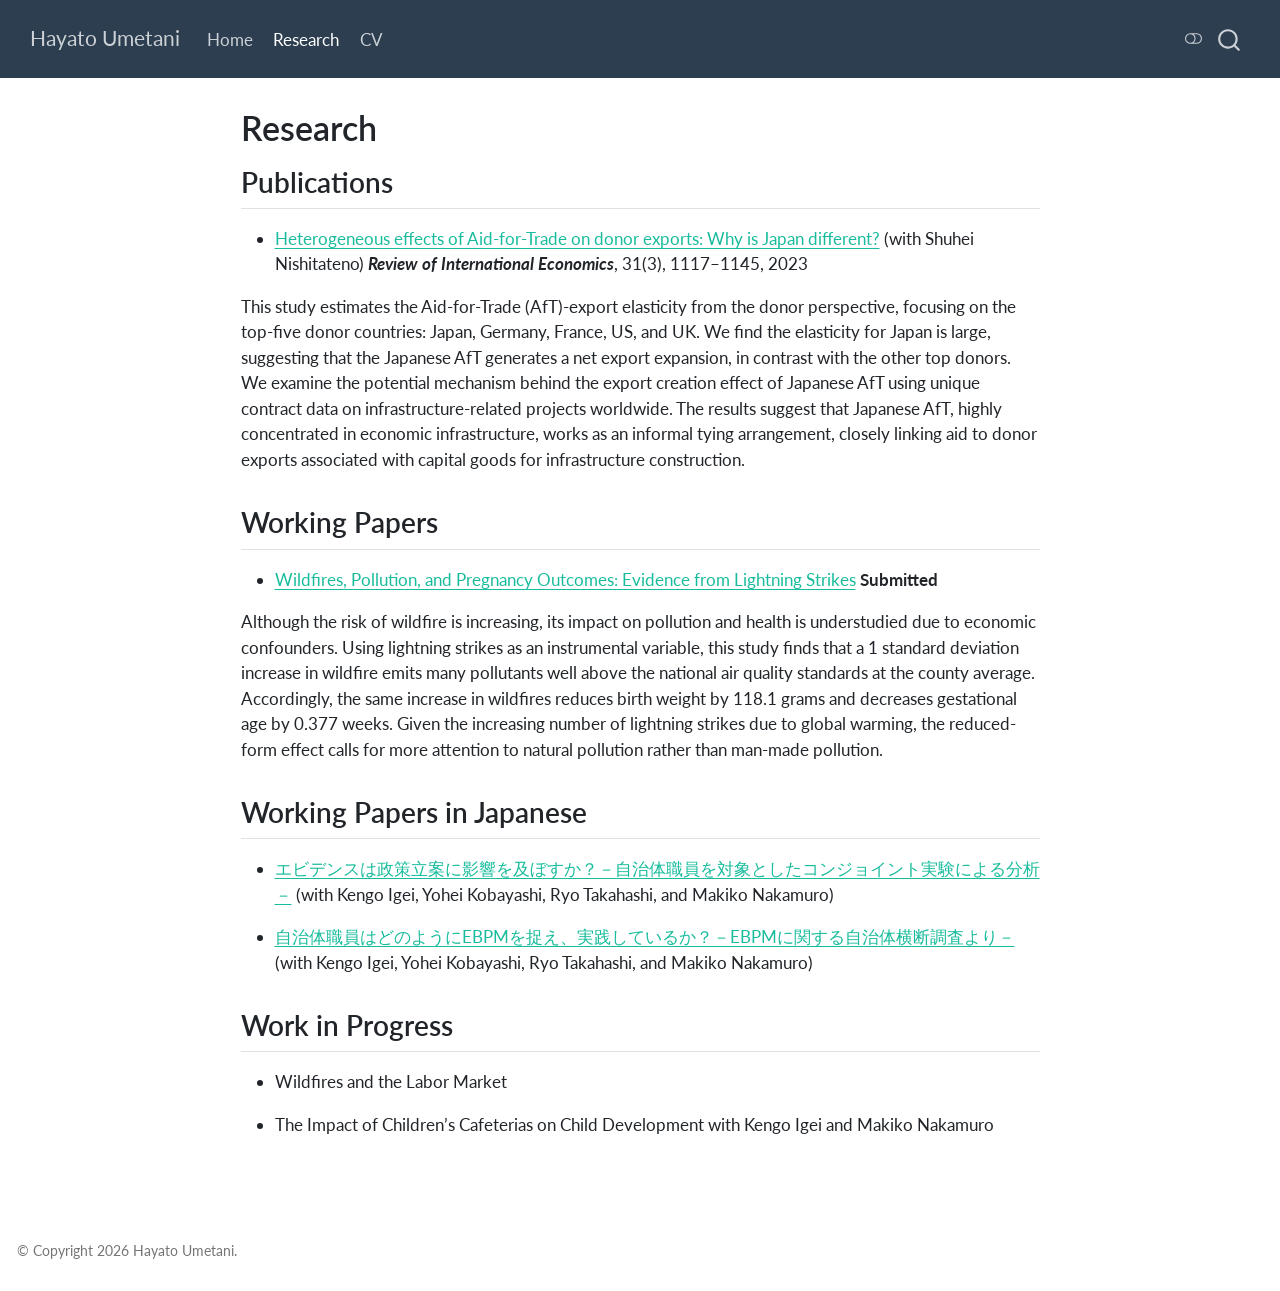
==== commit adc3f889: "update" ====
--- a/docs/research.html
+++ b/docs/research.html
@@ -753,7 +753,7 @@
 <footer class="footer">
   <div class="nav-footer">
     <div class="nav-footer-left">
-<p>© Copyright 2024 Hayato Umetani.</p>
+<p>© Copyright 2026 Hayato Umetani.</p>
 </div>   
     <div class="nav-footer-center">
       &nbsp;
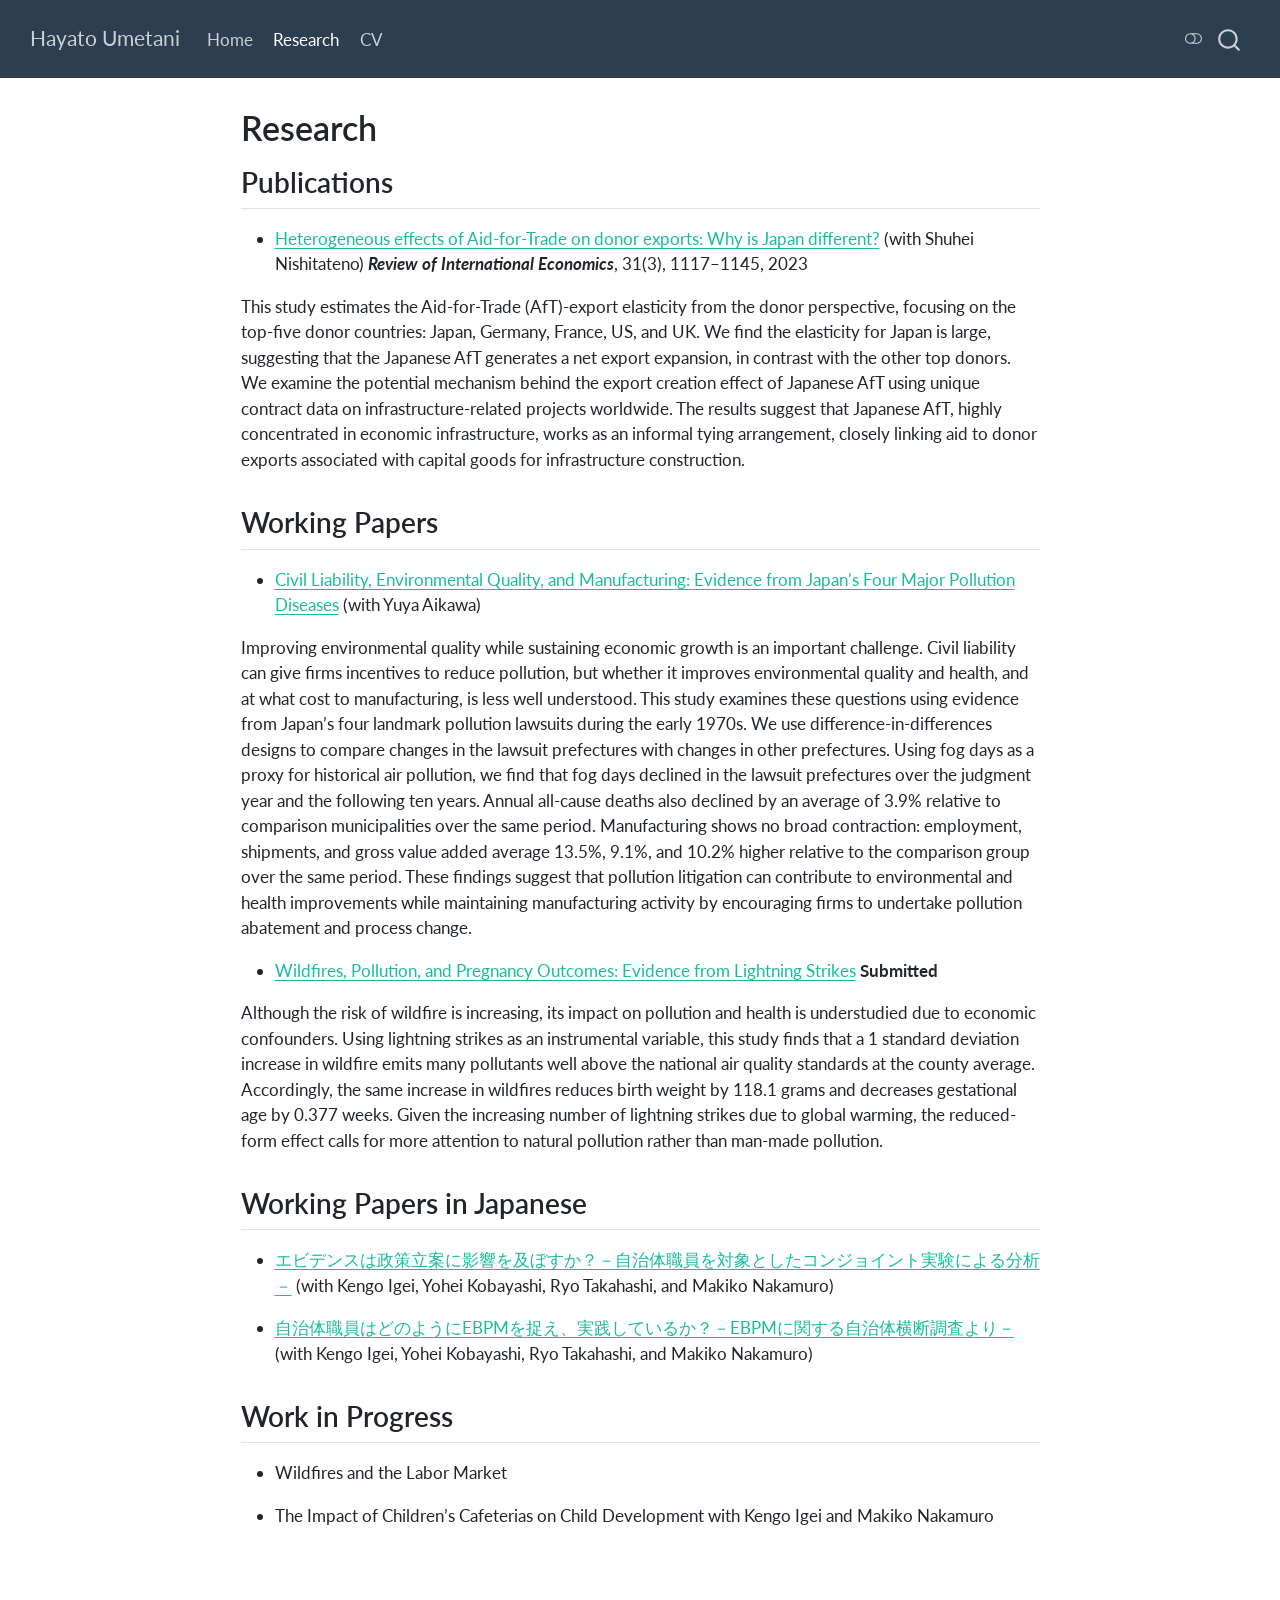
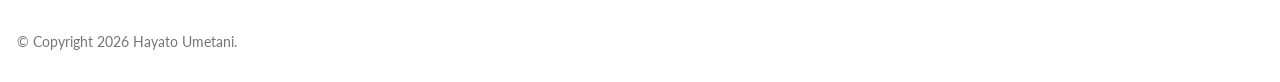
==== commit 96ede313: "Add pollution litigation working paper and SSRN link" ====
--- a/docs/research.html
+++ b/docs/research.html
@@ -314,6 +314,10 @@
 <section id="working-papers" class="level2">
 <h2 class="anchored" data-anchor-id="working-papers">Working Papers</h2>
 <ul>
+<li><a href="https://papers.ssrn.com/sol3/papers.cfm?abstract_id=7539260">Civil Liability, Environmental Quality, and Manufacturing: Evidence from Japan’s Four Major Pollution Diseases</a> (with Yuya Aikawa)</li>
+</ul>
+<p>Improving environmental quality while sustaining economic growth is an important challenge. Civil liability can give firms incentives to reduce pollution, but whether it improves environmental quality and health, and at what cost to manufacturing, is less well understood. This study examines these questions using evidence from Japan’s four landmark pollution lawsuits during the early 1970s. We use difference-in-differences designs to compare changes in the lawsuit prefectures with changes in other prefectures. Using fog days as a proxy for historical air pollution, we find that fog days declined in the lawsuit prefectures over the judgment year and the following ten years. Annual all-cause deaths also declined by an average of 3.9% relative to comparison municipalities over the same period. Manufacturing shows no broad contraction: employment, shipments, and gross value added average 13.5%, 9.1%, and 10.2% higher relative to the comparison group over the same period. These findings suggest that pollution litigation can contribute to environmental and health improvements while maintaining manufacturing activity by encouraging firms to undertake pollution abatement and process change.</p>
+<ul>
 <li><a href="https://ume-hayato.github.io/cv/wp/draft_wildfires.pdf">Wildfires, Pollution, and Pregnancy Outcomes: Evidence from Lightning Strikes</a> <strong>Submitted</strong></li>
 </ul>
 <p>Although the risk of wildfire is increasing, its impact on pollution and health is understudied due to economic confounders. Using lightning strikes as an instrumental variable, this study finds that a 1 standard deviation increase in wildfire emits many pollutants well above the national air quality standards at the county average. Accordingly, the same increase in wildfires reduces birth weight by 118.1 grams and decreases gestational age by 0.377 weeks. Given the increasing number of lightning strikes due to global warming, the reduced-form effect calls for more attention to natural pollution rather than man-made pollution.</p>
@@ -321,7 +325,7 @@
 <section id="working-papers-in-japanese" class="level2">
 <h2 class="anchored" data-anchor-id="working-papers-in-japanese">Working Papers in Japanese</h2>
 <ul>
-<li><p><a href="https://www.rieti.go.jp/jp/publications/dp/25j033.pdf">エビデンスは政策立案に影響を及ぼすか？－自治体職員を対象としたコンジョイント実験による分析－</a> (with Kengo Igei, Yohei Kobayashi, Ryo Takahashi, and Makiko Nakamuro)</p></li>
+<li><p><a href="https://www.rieti.go.jp/jp/publications/dp/26j014.pdf">エビデンスは政策立案に影響を及ぼすか？－自治体職員を対象としたコンジョイント実験による分析－</a> (with Kengo Igei, Yohei Kobayashi, Ryo Takahashi, and Makiko Nakamuro)</p></li>
 <li><p><a href="https://www.rieti.go.jp/jp/publications/dp/25j033.pdf">自治体職員はどのようにEBPMを捉え、実践しているか？－EBPMに関する自治体横断調査より－</a> (with Kengo Igei, Yohei Kobayashi, Ryo Takahashi, and Makiko Nakamuro)</p></li>
 </ul>
 </section>
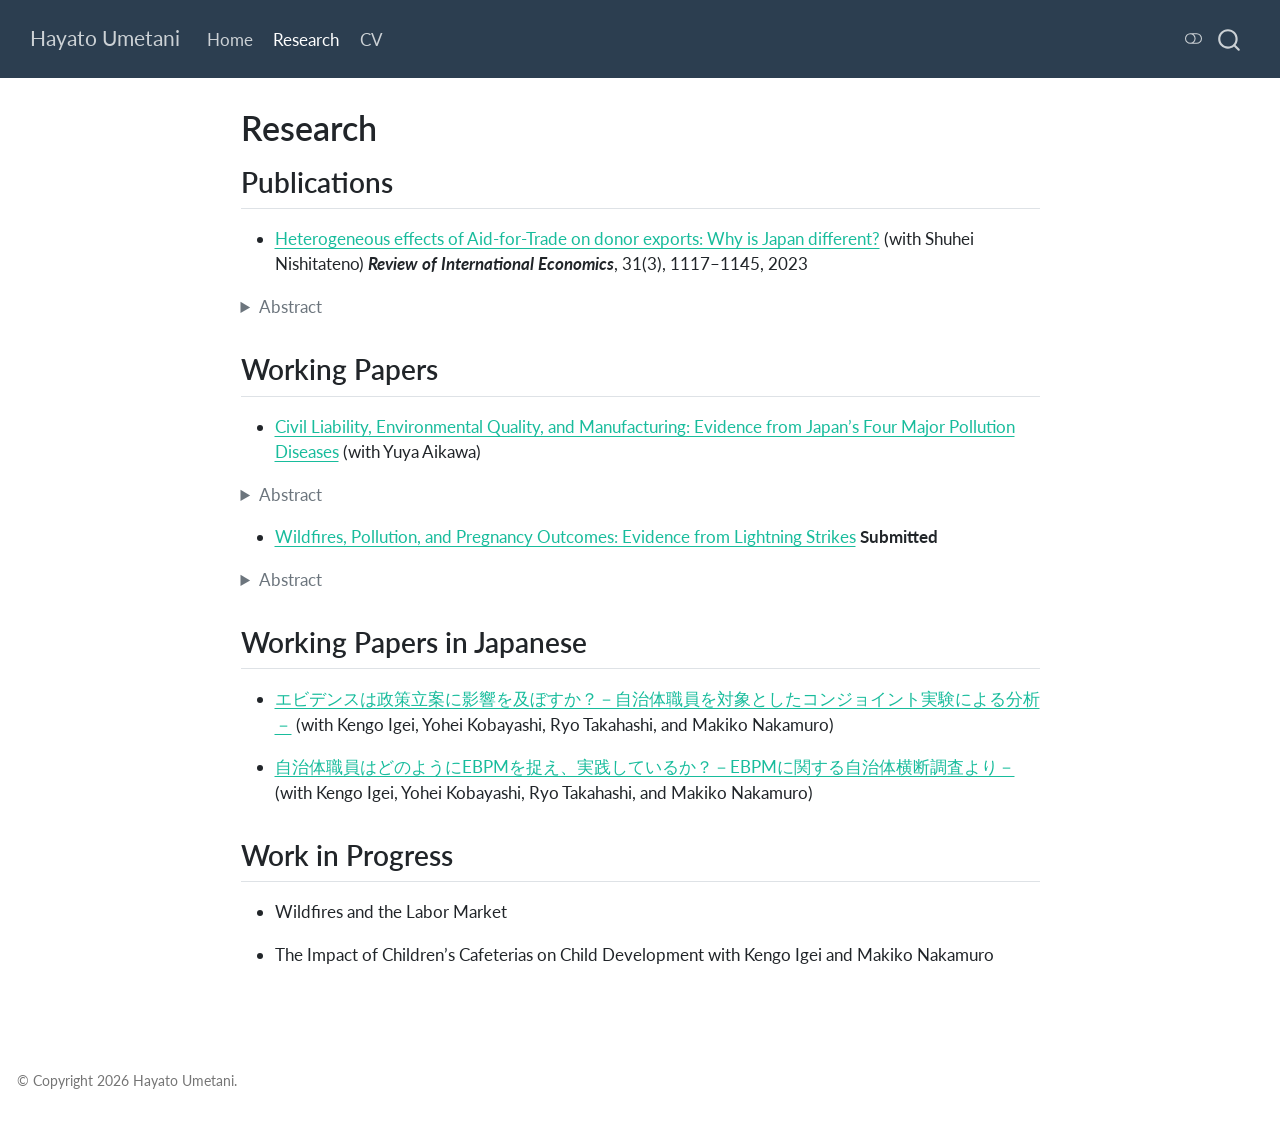
==== commit 9d2c8318: "Make research abstracts collapsible" ====
--- a/docs/research.html
+++ b/docs/research.html
@@ -309,18 +309,33 @@
 <ul>
 <li><a href="https://doi.org/10.1111/roie.12656">Heterogeneous effects of Aid-for-Trade on donor exports: Why is Japan different?</a> (with Shuhei Nishitateno) <strong><em>Review of International Economics</em></strong>, 31(3), 1117–1145, 2023</li>
 </ul>
+<details>
+<summary>
+Abstract
+</summary>
 <p>This study estimates the Aid-for-Trade (AfT)-export elasticity from the donor perspective, focusing on the top-five donor countries: Japan, Germany, France, US, and UK. We find the elasticity for Japan is large, suggesting that the Japanese AfT generates a net export expansion, in contrast with the other top donors. We examine the potential mechanism behind the export creation effect of Japanese AfT using unique contract data on infrastructure-related projects worldwide. The results suggest that Japanese AfT, highly concentrated in economic infrastructure, works as an informal tying arrangement, closely linking aid to donor exports associated with capital goods for infrastructure construction.</p>
+</details>
 </section>
 <section id="working-papers" class="level2">
 <h2 class="anchored" data-anchor-id="working-papers">Working Papers</h2>
 <ul>
 <li><a href="https://papers.ssrn.com/sol3/papers.cfm?abstract_id=7539260">Civil Liability, Environmental Quality, and Manufacturing: Evidence from Japan’s Four Major Pollution Diseases</a> (with Yuya Aikawa)</li>
 </ul>
+<details>
+<summary>
+Abstract
+</summary>
 <p>Improving environmental quality while sustaining economic growth is an important challenge. Civil liability can give firms incentives to reduce pollution, but whether it improves environmental quality and health, and at what cost to manufacturing, is less well understood. This study examines these questions using evidence from Japan’s four landmark pollution lawsuits during the early 1970s. We use difference-in-differences designs to compare changes in the lawsuit prefectures with changes in other prefectures. Using fog days as a proxy for historical air pollution, we find that fog days declined in the lawsuit prefectures over the judgment year and the following ten years. Annual all-cause deaths also declined by an average of 3.9% relative to comparison municipalities over the same period. Manufacturing shows no broad contraction: employment, shipments, and gross value added average 13.5%, 9.1%, and 10.2% higher relative to the comparison group over the same period. These findings suggest that pollution litigation can contribute to environmental and health improvements while maintaining manufacturing activity by encouraging firms to undertake pollution abatement and process change.</p>
+</details>
 <ul>
 <li><a href="https://ume-hayato.github.io/cv/wp/draft_wildfires.pdf">Wildfires, Pollution, and Pregnancy Outcomes: Evidence from Lightning Strikes</a> <strong>Submitted</strong></li>
 </ul>
+<details>
+<summary>
+Abstract
+</summary>
 <p>Although the risk of wildfire is increasing, its impact on pollution and health is understudied due to economic confounders. Using lightning strikes as an instrumental variable, this study finds that a 1 standard deviation increase in wildfire emits many pollutants well above the national air quality standards at the county average. Accordingly, the same increase in wildfires reduces birth weight by 118.1 grams and decreases gestational age by 0.377 weeks. Given the increasing number of lightning strikes due to global warming, the reduced-form effect calls for more attention to natural pollution rather than man-made pollution.</p>
+</details>
 </section>
 <section id="working-papers-in-japanese" class="level2">
 <h2 class="anchored" data-anchor-id="working-papers-in-japanese">Working Papers in Japanese</h2>
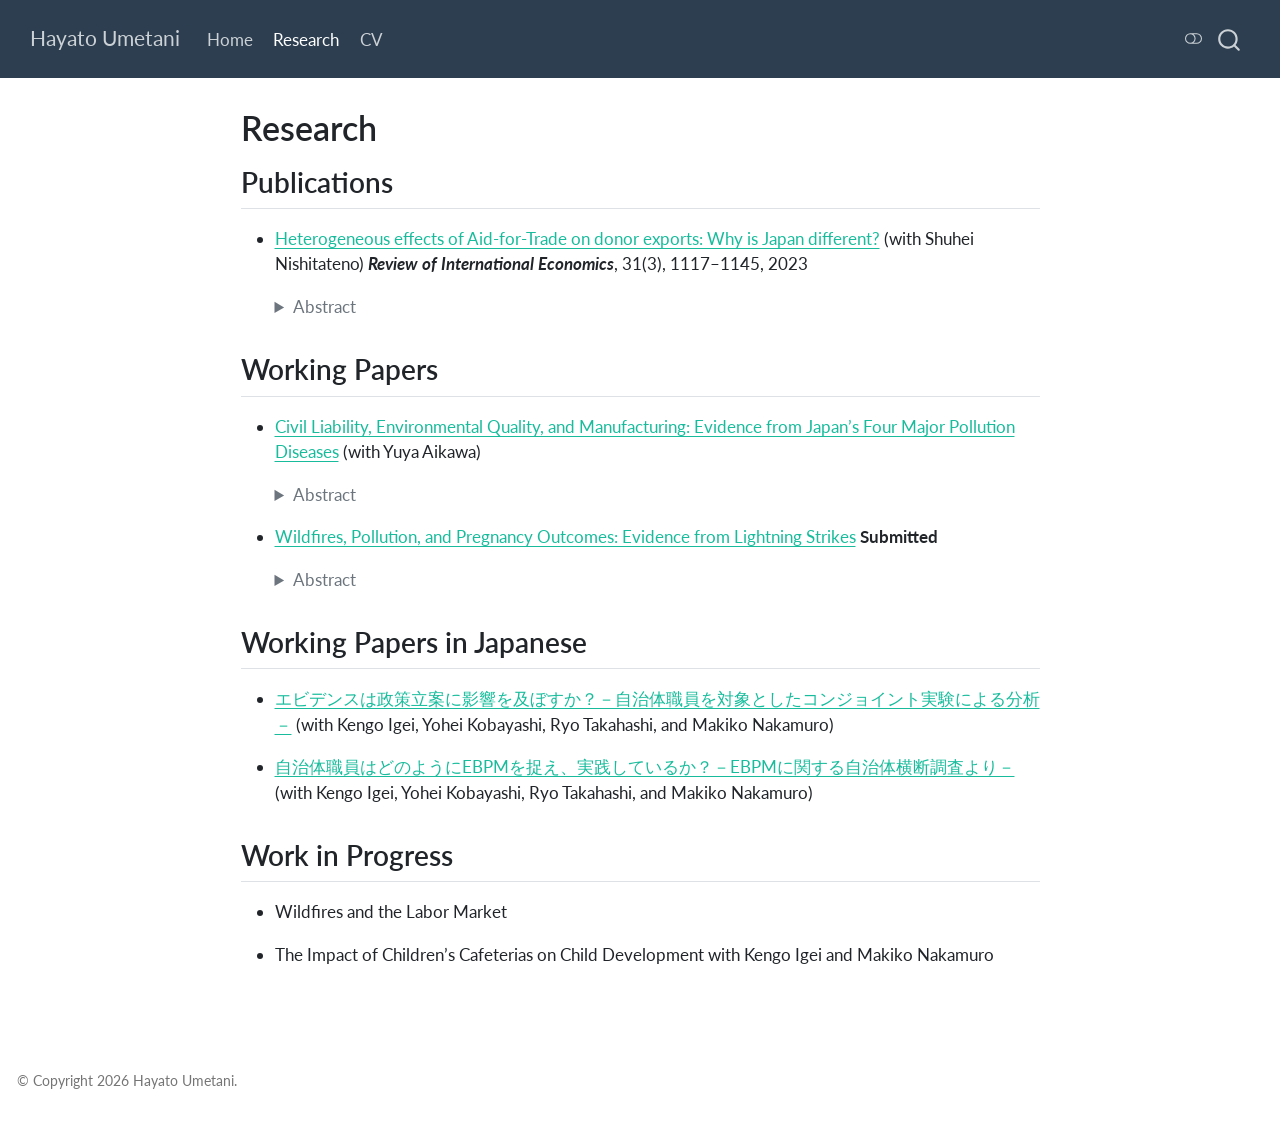
==== commit 5400327e: "Indent abstract toggles on research page" ====
--- a/docs/research.html
+++ b/docs/research.html
@@ -310,7 +310,7 @@
 <li><a href="https://doi.org/10.1111/roie.12656">Heterogeneous effects of Aid-for-Trade on donor exports: Why is Japan different?</a> (with Shuhei Nishitateno) <strong><em>Review of International Economics</em></strong>, 31(3), 1117–1145, 2023</li>
 </ul>
 <details>
-<summary>
+<summary class="abstract-toggle">
 Abstract
 </summary>
 <p>This study estimates the Aid-for-Trade (AfT)-export elasticity from the donor perspective, focusing on the top-five donor countries: Japan, Germany, France, US, and UK. We find the elasticity for Japan is large, suggesting that the Japanese AfT generates a net export expansion, in contrast with the other top donors. We examine the potential mechanism behind the export creation effect of Japanese AfT using unique contract data on infrastructure-related projects worldwide. The results suggest that Japanese AfT, highly concentrated in economic infrastructure, works as an informal tying arrangement, closely linking aid to donor exports associated with capital goods for infrastructure construction.</p>
@@ -322,7 +322,7 @@
 <li><a href="https://papers.ssrn.com/sol3/papers.cfm?abstract_id=7539260">Civil Liability, Environmental Quality, and Manufacturing: Evidence from Japan’s Four Major Pollution Diseases</a> (with Yuya Aikawa)</li>
 </ul>
 <details>
-<summary>
+<summary class="abstract-toggle">
 Abstract
 </summary>
 <p>Improving environmental quality while sustaining economic growth is an important challenge. Civil liability can give firms incentives to reduce pollution, but whether it improves environmental quality and health, and at what cost to manufacturing, is less well understood. This study examines these questions using evidence from Japan’s four landmark pollution lawsuits during the early 1970s. We use difference-in-differences designs to compare changes in the lawsuit prefectures with changes in other prefectures. Using fog days as a proxy for historical air pollution, we find that fog days declined in the lawsuit prefectures over the judgment year and the following ten years. Annual all-cause deaths also declined by an average of 3.9% relative to comparison municipalities over the same period. Manufacturing shows no broad contraction: employment, shipments, and gross value added average 13.5%, 9.1%, and 10.2% higher relative to the comparison group over the same period. These findings suggest that pollution litigation can contribute to environmental and health improvements while maintaining manufacturing activity by encouraging firms to undertake pollution abatement and process change.</p>
@@ -331,7 +331,7 @@
 <li><a href="https://ume-hayato.github.io/cv/wp/draft_wildfires.pdf">Wildfires, Pollution, and Pregnancy Outcomes: Evidence from Lightning Strikes</a> <strong>Submitted</strong></li>
 </ul>
 <details>
-<summary>
+<summary class="abstract-toggle">
 Abstract
 </summary>
 <p>Although the risk of wildfire is increasing, its impact on pollution and health is understudied due to economic confounders. Using lightning strikes as an instrumental variable, this study finds that a 1 standard deviation increase in wildfire emits many pollutants well above the national air quality standards at the county average. Accordingly, the same increase in wildfires reduces birth weight by 118.1 grams and decreases gestational age by 0.377 weeks. Given the increasing number of lightning strikes due to global warming, the reduced-form effect calls for more attention to natural pollution rather than man-made pollution.</p>
--- a/docs/styles.css
+++ b/docs/styles.css
@@ -0,0 +1,5 @@
+/* css styles */
+
+details > summary.abstract-toggle {
+  margin-inline-start: 2em;
+}
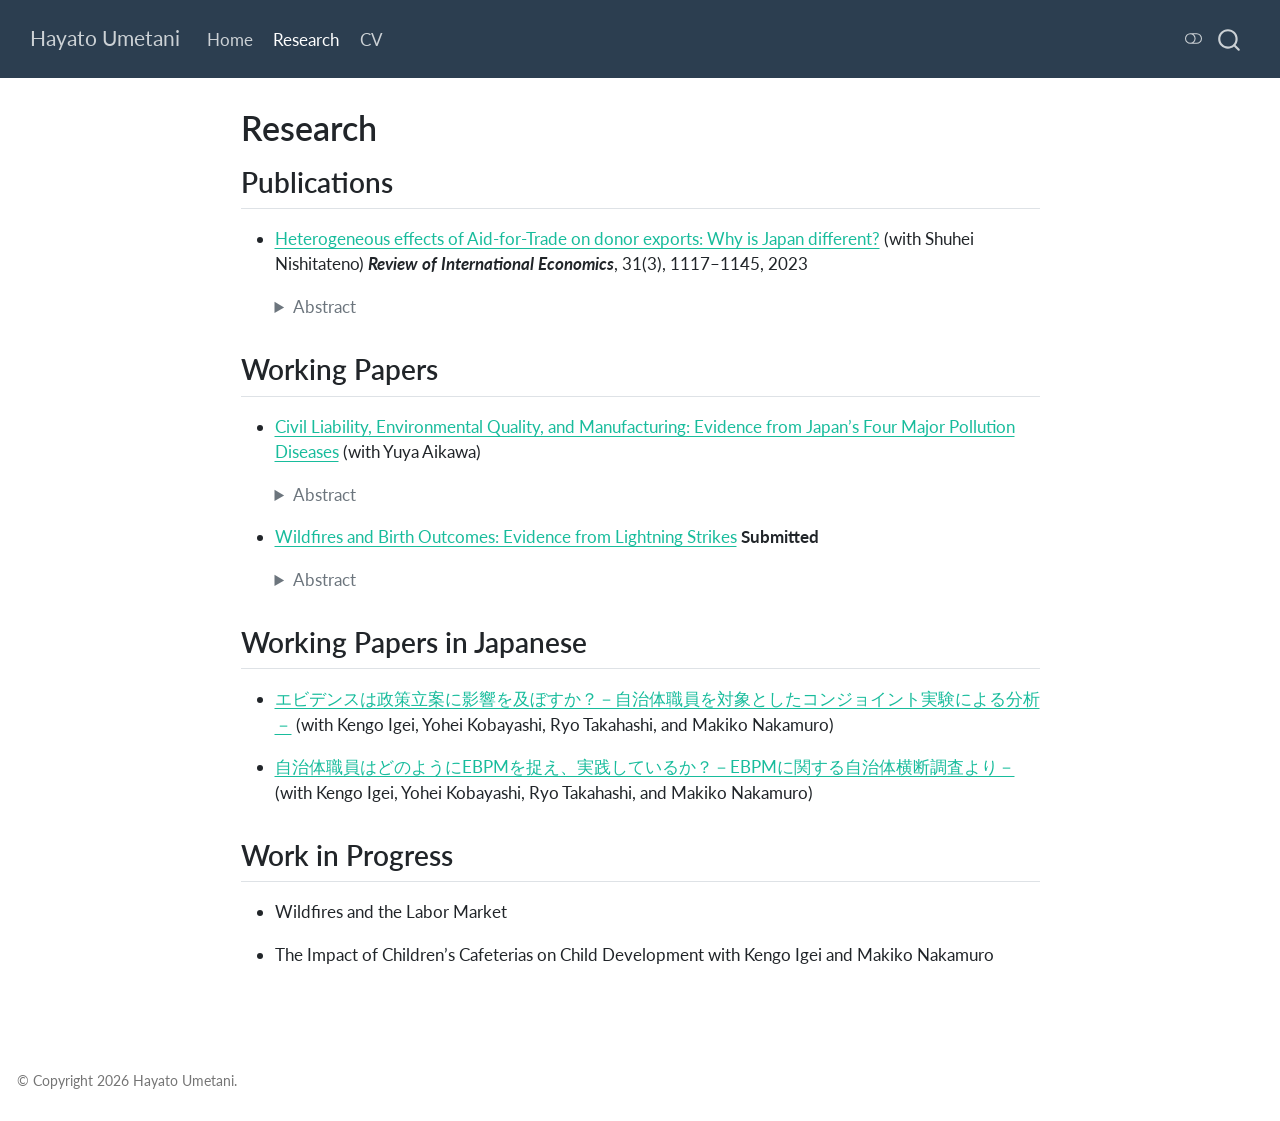
==== commit bbfc3467: "Update wildfire paper title and abstract" ====
--- a/docs/research.html
+++ b/docs/research.html
@@ -328,13 +328,13 @@
 <p>Improving environmental quality while sustaining economic growth is an important challenge. Civil liability can give firms incentives to reduce pollution, but whether it improves environmental quality and health, and at what cost to manufacturing, is less well understood. This study examines these questions using evidence from Japan’s four landmark pollution lawsuits during the early 1970s. We use difference-in-differences designs to compare changes in the lawsuit prefectures with changes in other prefectures. Using fog days as a proxy for historical air pollution, we find that fog days declined in the lawsuit prefectures over the judgment year and the following ten years. Annual all-cause deaths also declined by an average of 3.9% relative to comparison municipalities over the same period. Manufacturing shows no broad contraction: employment, shipments, and gross value added average 13.5%, 9.1%, and 10.2% higher relative to the comparison group over the same period. These findings suggest that pollution litigation can contribute to environmental and health improvements while maintaining manufacturing activity by encouraging firms to undertake pollution abatement and process change.</p>
 </details>
 <ul>
-<li><a href="https://ume-hayato.github.io/cv/wp/draft_wildfires.pdf">Wildfires, Pollution, and Pregnancy Outcomes: Evidence from Lightning Strikes</a> <strong>Submitted</strong></li>
+<li><a href="https://ume-hayato.github.io/cv/wp/draft_wildfires.pdf">Wildfires and Birth Outcomes: Evidence from Lightning Strikes</a> <strong>Submitted</strong></li>
 </ul>
 <details>
 <summary class="abstract-toggle">
 Abstract
 </summary>
-<p>Although the risk of wildfire is increasing, its impact on pollution and health is understudied due to economic confounders. Using lightning strikes as an instrumental variable, this study finds that a 1 standard deviation increase in wildfire emits many pollutants well above the national air quality standards at the county average. Accordingly, the same increase in wildfires reduces birth weight by 118.1 grams and decreases gestational age by 0.377 weeks. Given the increasing number of lightning strikes due to global warming, the reduced-form effect calls for more attention to natural pollution rather than man-made pollution.</p>
+<p>This study estimates the causal effect of wildfires on health at birth by using lightning strikes as an instrumental variable. In the birth month, a one standard deviation increase in natural-caused wildfire size from its sample mean increases the incidence of low birth weight by 1.1 per 1,000 births. Alongside the existing evidence on wildfire smoke, the results provide suggestive evidence of a local-disruption channel, including stress-related responses. Finally, the estimated adverse birth-weight effect is smaller in counties where more land had previously been treated to reduce wildfire fuels through prescribed burning or mechanical vegetation removal.</p>
 </details>
 </section>
 <section id="working-papers-in-japanese" class="level2">
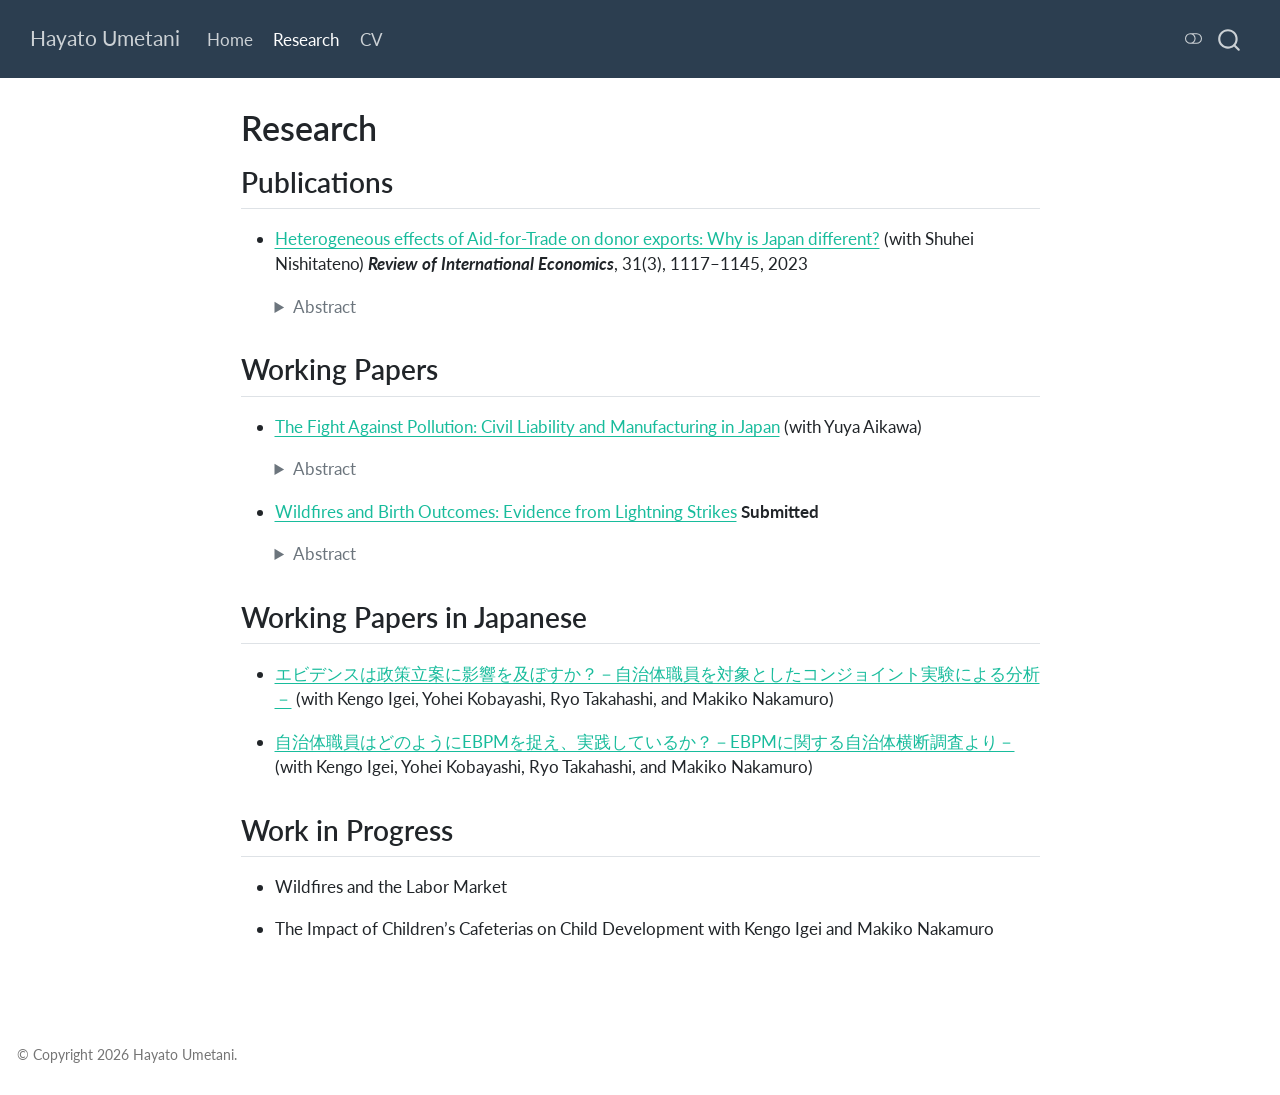
==== commit a3641925: "Update civil liability paper title to match October manuscript" ====
--- a/docs/research.html
+++ b/docs/research.html
@@ -319,7 +319,7 @@
 <section id="working-papers" class="level2">
 <h2 class="anchored" data-anchor-id="working-papers">Working Papers</h2>
 <ul>
-<li><a href="https://papers.ssrn.com/sol3/papers.cfm?abstract_id=7539260">Civil Liability, Environmental Quality, and Manufacturing: Evidence from Japan’s Four Major Pollution Diseases</a> (with Yuya Aikawa)</li>
+<li><a href="https://papers.ssrn.com/sol3/papers.cfm?abstract_id=7539260">The Fight Against Pollution: Civil Liability and Manufacturing in Japan</a> (with Yuya Aikawa)</li>
 </ul>
 <details>
 <summary class="abstract-toggle">
